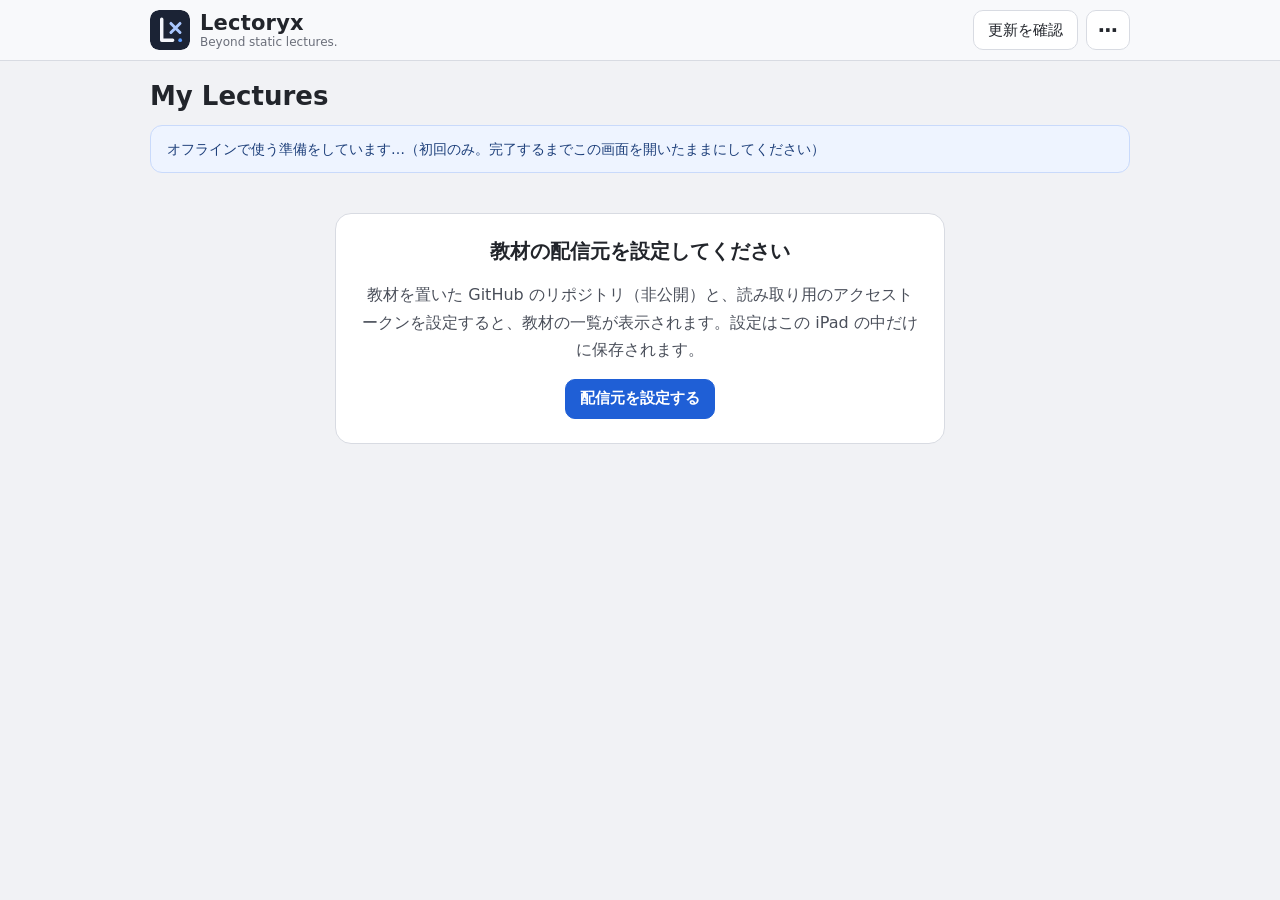
==== lecture.html @ c169b087 "Lectoryx：iPad + Apple Pencil の講義アプリ（初版） - 講義画面：Markdown + KaTeX の教材、手書き（ペン・蛍光ペン・消しゴム・Undo）、   レーザーポイ" ====
<!doctype html>
<html lang="ja">
<head>
<meta charset="utf-8">
<meta name="viewport" content="width=device-width, initial-scale=1, viewport-fit=cover, user-scalable=no">
<meta name="format-detection" content="telephone=no, date=no, address=no, email=no">
<meta name="apple-mobile-web-app-capable" content="yes">
<meta name="mobile-web-app-capable" content="yes">
<meta name="apple-mobile-web-app-status-bar-style" content="default">
<meta name="apple-mobile-web-app-title" content="Lectoryx">
<meta name="theme-color" content="#f8f9fb">
<link rel="manifest" href="manifest.webmanifest">
<link rel="apple-touch-icon" href="assets/icon-180.png">
<link rel="icon" href="assets/icon.svg" type="image/svg+xml">
<title>Lectoryx</title>
<link rel="stylesheet" href="vendor/katex/katex.min.css">
<link rel="stylesheet" href="core/styles/app.css">
<link rel="stylesheet" href="core/styles/content.css">
<script src="vendor/katex/katex.min.js"></script>
<script type="module" src="core/app.js"></script>
</head>
<body>
<div id="app">
  <main id="stage"></main>
  <div id="loading" class="lw-loading">読み込み中…</div>
</div>
<noscript>JavaScript を有効にしてください。</noscript>
</body>
</html>
---- core/styles/app.css ----
/* =============================================================
   講義ビューアの UI（ツールバー・ページ・手書きレイヤー・パネル）
   教材本文のスタイルは content.css
   ============================================================= */
:root {
  --tb-h: 48px;
  --tb-bg: rgba(248, 249, 251, 0.97);
  --tb-border: #d8dbe2;
  --tb-fg: #2a2e36;
  --tb-on: #1f5fd6;
  --tb-on-bg: #dce7fc;
  --stage-bg: #dcdfe5;
  color-scheme: light;
}

html, body {
  margin: 0;
  height: 100%;
  overflow: hidden;
  overscroll-behavior: none;
  background: var(--stage-bg);
  -webkit-text-size-adjust: 100%;
  text-size-adjust: 100%;
  font-family: system-ui, -apple-system, "Hiragino Sans", "Hiragino Kaku Gothic ProN", "Noto Sans JP", "Yu Gothic UI", Meiryo, sans-serif;
  touch-action: manipulation;
  -webkit-tap-highlight-color: transparent;
}

#app { position: fixed; inset: 0; }

/* ---- ステージ（縦スクロール領域） ---- */
#stage {
  position: absolute;
  left: 0; right: 0; bottom: 0;
  top: calc(var(--tb-h) + env(safe-area-inset-top));
  overflow-x: hidden;
  overflow-y: auto;
  -webkit-overflow-scrolling: touch;
  overscroll-behavior: contain;
  touch-action: pan-y;               /* ピンチズーム・ダブルタップズームを無効化 */
  background: var(--stage-bg);
  scrollbar-gutter: stable;
}
body.lw-compact #stage { top: 0; }

.lw-sizer { position: relative; margin: 0 auto; }

/* 論理サイズ（幅 1024px）のページ。transform: scale で表示サイズに合わせる */
.lw-page {
  position: absolute;
  left: 0; top: 0;
  width: 1024px;
  transform-origin: 0 0;
  background-color: #fff;
  isolation: isolate;
  overflow: hidden;
  -webkit-user-select: none;
  user-select: none;
  -webkit-touch-callout: none;
}
.lw-page img, .lw-page a { -webkit-user-drag: none; }
.lw-page input, .lw-page textarea { -webkit-user-select: text; user-select: text; }

.lw-page[data-bg="grid"], .lw-print-page[data-bg="grid"] {
  background-image: linear-gradient(#e4e7ee 1px, transparent 1px), linear-gradient(90deg, #e4e7ee 1px, transparent 1px);
  background-size: 32px 32px;
}
.lw-page[data-bg="lines"], .lw-print-page[data-bg="lines"] {
  background-image: linear-gradient(transparent 39px, #dde1e9 39px);
  background-size: 100% 40px;
}
.lw-page[data-bg="dots"], .lw-print-page[data-bg="dots"] {
  background-image: radial-gradient(circle, #c3c8d2 1.3px, transparent 1.6px);
  background-size: 32px 32px;
  background-position: 16px 16px;
}

/* ---- 手書きレイヤー ---- */
.lw-content { position: relative; z-index: 1; }
.lw-ink {
  position: absolute;
  left: 0; top: 0;
  width: 100%; height: 100%;
  pointer-events: none;
}
.lw-ink canvas { position: absolute; left: 0; display: block; }
.lw-ink-hl { z-index: 2; mix-blend-mode: multiply; }   /* 蛍光ペン：下の文字を透かす */
.lw-ink-pen { z-index: 3; }
canvas.lw-ink-live { z-index: 4; height: auto; }
canvas.lw-ink-live.lw-blend { mix-blend-mode: multiply; }
canvas.lw-ink-laser { z-index: 6; height: auto; }

/* ---- テキストの書き込み（core/ink/text.js）。教材の上・蛍光ペンの下 ---- */
.lw-text-layer {
  position: absolute;
  left: 0; top: 0;
  width: 1024px; height: 0;
  z-index: 1;
  pointer-events: none;
}
.lw-text, .lw-text-input, .lw-text-mirror {
  box-sizing: border-box;
  padding: 0 4px;
  font-family: "Hiragino Sans", "Hiragino Kaku Gothic ProN", "Noto Sans JP", "Yu Gothic", "YuGothic", Meiryo, system-ui, sans-serif;
  font-weight: 400;
  line-height: 1.4;
  letter-spacing: 0;
  -webkit-font-smoothing: antialiased;
}
.lw-text {
  position: absolute;
  white-space: pre-wrap;
  overflow-wrap: anywhere;
  pointer-events: none;
  -webkit-user-select: none;
  user-select: none;
}
.lw-text .katex { font-size: 1.08em; white-space: nowrap; }
.lw-page .lw-text.lw-dragging { opacity: 0.6; }
body[data-tool="text"] .lw-page .lw-text { outline: 1px dashed rgba(31, 95, 214, 0.45); outline-offset: 2px; border-radius: 2px; }
.lw-text-editor { position: absolute; pointer-events: auto; }
.lw-text-input {
  display: block;
  margin: 0;
  border: 0;
  border-radius: 3px;
  outline: 2px solid #1f5fd6;
  outline-offset: 2px;
  background: rgba(255, 255, 255, 0.88);
  resize: none;
  overflow: hidden;
  white-space: pre-wrap;
  overflow-wrap: anywhere;
  -webkit-appearance: none;
  appearance: none;
}
.lw-text-mirror {
  position: absolute;
  left: 0; top: 0;
  white-space: pre;
  visibility: hidden;
  pointer-events: none;
}
.lw-text-del {
  position: absolute;
  left: -4px;
  bottom: calc(100% + 10px);
  padding: 5px 12px;
  border: 1px solid #d5d9e0;
  border-radius: 8px;
  background: #fff;
  color: #c0392b;
  font: 600 15px/1.2 system-ui, -apple-system, sans-serif;
  box-shadow: 0 2px 8px rgba(0, 0, 0, 0.12);
  cursor: pointer;
}
.lw-del-below .lw-text-del { bottom: auto; top: calc(100% + 10px); }
.lw-eraser-cursor {
  position: absolute;
  left: 0; top: 0;
  z-index: 5;
  display: none;
  box-sizing: border-box;
  border: 1.5px solid rgba(50, 54, 64, 0.75);
  border-radius: 50%;
  background: rgba(255, 255, 255, 0.35);
  pointer-events: none;
}

/* ---- ツールバー ---- */
.lw-toolbar {
  position: absolute;
  left: 0; right: 0; top: 0;
  z-index: 10;
  box-sizing: border-box;
  height: calc(var(--tb-h) + env(safe-area-inset-top));
  padding: env(safe-area-inset-top) max(6px, env(safe-area-inset-right)) 0 max(6px, env(safe-area-inset-left));
  display: flex;
  align-items: center;
  gap: 6px;
  background: var(--tb-bg);
  border-bottom: 1px solid var(--tb-border);
  -webkit-user-select: none;
  user-select: none;
  touch-action: manipulation;
  overflow-x: auto;
  scrollbar-width: none;
}
.lw-toolbar::-webkit-scrollbar { display: none; }
.lw-tb-group { display: flex; align-items: center; gap: 2px; flex: none; }
.lw-tb-spacer { flex: 1; }
.lw-tb-tools { padding: 0 6px; border-left: 1px solid var(--tb-border); border-right: 1px solid var(--tb-border); }
.lw-tb-btn {
  width: 40px; height: 40px;
  padding: 0;
  border: 0;
  border-radius: 10px;
  background: transparent;
  color: var(--tb-fg);
  display: inline-flex;
  align-items: center;
  justify-content: center;
  cursor: pointer;
  flex: none;
}
.lw-tb-btn:active { background: #e3e6ec; }
.lw-tb-btn.on { background: var(--tb-on-bg); color: var(--tb-on); }
.lw-tb-btn:disabled { opacity: 0.28; cursor: default; }
.lw-tb-pageno {
  min-width: 66px; height: 40px;
  border: 0;
  border-radius: 10px;
  background: transparent;
  color: var(--tb-fg);
  font: 600 15px/1 system-ui, -apple-system, sans-serif;
  font-variant-numeric: tabular-nums;
  cursor: pointer;
}
.lw-tb-opts { gap: 2px; padding-left: 2px; }
.lw-tb-sep { width: 1px; height: 24px; background: var(--tb-border); margin: 0 4px; flex: none; }
.lw-tb-hint { font-size: 13px; color: #6b6f7a; padding: 0 8px; white-space: nowrap; }
.lw-swatch, .lw-width {
  width: 34px; height: 40px;
  padding: 0;
  border: 0;
  border-radius: 10px;
  background: transparent;
  display: inline-flex;
  align-items: center;
  justify-content: center;
  cursor: pointer;
  flex: none;
}
.lw-swatch span {
  width: 24px; height: 24px;
  border-radius: 50%;
  background: var(--c);
  box-shadow: inset 0 0 0 1px rgba(0, 0, 0, 0.18);
}
.lw-swatch.on span { box-shadow: 0 0 0 2px #fff, 0 0 0 4px var(--tb-on); }
.lw-swatch-laser span { background: radial-gradient(circle, #fff 0 22%, var(--c) 38%); box-shadow: 0 0 6px var(--c); }
.lw-swatch-laser.on span { box-shadow: 0 0 6px var(--c), 0 0 0 2px #fff, 0 0 0 4px var(--tb-on); }
.lw-width span { background: #2a2e36; border-radius: 50%; box-shadow: inset 0 0 0 1px rgba(0, 0, 0, 0.15); }
.lw-width span.ring { background: transparent; border: 2px solid #2a2e36; box-sizing: border-box; }
.lw-width.on { background: var(--tb-on-bg); }
.lw-width.lw-tsize span { background: none; box-shadow: none; border-radius: 0; color: #2a2e36; font: 600 13px/1 system-ui, -apple-system, sans-serif; }
.lw-tb-seg .lw-seg-btn { padding: 6px 10px; }

/* 最小化：右上の小さなパレット */
.lw-toolbar.compact {
  left: auto;
  right: calc(10px + env(safe-area-inset-right));
  top: calc(8px + env(safe-area-inset-top));
  height: 46px;
  padding: 0 4px;
  border: 1px solid var(--tb-border);
  border-radius: 14px;
  box-shadow: 0 4px 18px rgba(0, 0, 0, 0.14);
  gap: 2px;
}
.lw-toolbar.compact .lw-tb-btn:not(.keep),
.lw-toolbar.compact .lw-tb-opts,
.lw-toolbar.compact .lw-tb-spacer { display: none; }
.lw-toolbar.compact .lw-tb-tools { border: 0; padding: 0 2px; }
.lw-toolbar.compact .lw-tb-pageno { min-width: 54px; font-size: 14px; }

@media (max-width: 900px) {
  :root { --tb-h: 46px; }
  .lw-toolbar { gap: 2px; }
  .lw-tb-btn { width: 34px; }
  .lw-tb-pageno { min-width: 56px; font-size: 14px; }
  .lw-swatch, .lw-width { width: 29px; }
  .lw-swatch span { width: 21px; height: 21px; }
  .lw-tb-tools { padding: 0 3px; }
  .lw-tb-hint { display: none; }
  .lw-tb-btn.wide-only { display: none; }   /* 縦向き：拡張・全消去はメニューから */
}

/* ---- セグメント（共通） ---- */
.lw-seg { display: inline-flex; background: #eceef2; border-radius: 9px; padding: 2px; gap: 2px; }
.lw-seg-btn {
  border: 0;
  background: transparent;
  padding: 6px 12px;
  min-height: 34px;
  border-radius: 7px;
  font: 14px system-ui, -apple-system, sans-serif;
  color: #2a2e36;
  cursor: pointer;
  white-space: nowrap;
}
.lw-seg-btn.on { background: #fff; color: var(--tb-on); font-weight: 600; box-shadow: 0 1px 3px rgba(0, 0, 0, 0.15); }

/* ---- オーバーレイ（ページ一覧・メニュー） ---- */
.lw-overlay { position: fixed; inset: 0; z-index: 20; }
.lw-overlay[hidden] { display: none; }

.lw-overview {
  background: #f1f2f5;
  display: flex;
  flex-direction: column;
  padding: calc(10px + env(safe-area-inset-top)) max(16px, env(safe-area-inset-right)) 0 max(16px, env(safe-area-inset-left));
}
.lw-ov-head { display: flex; align-items: center; justify-content: space-between; gap: 12px; padding: 4px 4px 12px; }
.lw-ov-title { font-size: 20px; font-weight: 700; color: #22252b; }
.lw-ov-sub { font-size: 14px; font-weight: 400; color: #6b6f7a; margin-top: 2px; }
.lw-ov-grid {
  flex: 1;
  overflow-y: auto;
  -webkit-overflow-scrolling: touch;
  display: grid;
  grid-template-columns: repeat(auto-fill, minmax(190px, 1fr));
  grid-auto-rows: min-content;
  gap: 14px;
  padding: 4px 4px 40px;
}
.lw-ov-card {
  position: relative;
  aspect-ratio: 4 / 3;
  display: flex;
  flex-direction: column;
  gap: 6px;
  padding: 12px 14px;
  border: 1px solid #d5d8df;
  border-radius: 12px;
  background: #fff;
  color: #22252b;
  font: inherit;
  text-align: left;
  cursor: pointer;
  box-shadow: 0 1px 3px rgba(0, 0, 0, 0.06);
}
.lw-ov-card.current { outline: 3px solid var(--tb-on); outline-offset: -1px; }
.lw-ov-card.blank { background: #fafbfc; border-style: dashed; }
.lw-ov-num { font-size: 14px; font-weight: 700; color: #7a7f8a; }
.lw-ov-name {
  font-size: 16px;
  line-height: 1.45;
  overflow: hidden;
  display: -webkit-box;
  -webkit-line-clamp: 4;
  -webkit-box-orient: vertical;
}
.lw-ov-meta { margin-top: auto; font-size: 13px; color: var(--tb-on); min-height: 1em; }
.lw-ov-del {
  position: absolute;
  top: 6px; right: 6px;
  width: 34px; height: 34px;
  border-radius: 8px;
  display: flex;
  align-items: center;
  justify-content: center;
  color: #b3261e;
}
.lw-ov-del:active { background: #fdecea; }

.lw-menu-wrap { background: transparent; }
.lw-menu {
  position: absolute;
  width: 310px;
  max-height: calc(100% - 80px);
  overflow-y: auto;
  padding: 8px;
  box-sizing: border-box;
  background: #fff;
  border-radius: 14px;
  box-shadow: 0 12px 40px rgba(0, 0, 0, 0.22), 0 0 0 1px rgba(0, 0, 0, 0.05);
}
.lw-menu-label { font-size: 12px; color: #6b6f7a; padding: 6px 12px 6px; }
.lw-menu .lw-seg { display: flex; margin: 0 6px 6px; }
.lw-menu .lw-seg-btn { flex: 1; }
.lw-menu hr { border: 0; border-top: 1px solid #eceef2; margin: 6px 4px; }
.lw-menu-item {
  display: flex;
  align-items: center;
  justify-content: space-between;
  gap: 12px;
  width: 100%;
  min-height: 44px;
  padding: 10px 12px;
  border: 0;
  border-radius: 9px;
  background: transparent;
  color: #22252b;
  font: 15px system-ui, -apple-system, sans-serif;
  text-align: left;
  cursor: pointer;
}
.lw-menu-item:active { background: #f0f2f5; }
.lw-menu-item:disabled { color: #b4b8c0; cursor: default; }
.lw-menu-item.danger:not(:disabled) { color: #b3261e; }
.lw-switch {
  position: relative;
  flex: none;
  width: 44px; height: 26px;
  border-radius: 13px;
  background: #c8cbd2;
  transition: background 0.15s;
}
.lw-switch::after {
  content: '';
  position: absolute;
  top: 3px; left: 3px;
  width: 20px; height: 20px;
  border-radius: 50%;
  background: #fff;
  box-shadow: 0 1px 2px rgba(0, 0, 0, 0.25);
  transition: transform 0.15s;
}
[aria-pressed="true"] > .lw-switch { background: #34a853; }
[aria-pressed="true"] > .lw-switch::after { transform: translateX(18px); }

/* ---- トースト・読み込み・エラー ---- */
.lw-toast {
  position: fixed;
  left: 50%;
  bottom: calc(24px + env(safe-area-inset-bottom));
  z-index: 30;
  max-width: 80vw;
  padding: 10px 18px;
  border-radius: 12px;
  background: rgba(32, 34, 40, 0.92);
  color: #fff;
  font-size: 15px;
  opacity: 0;
  transform: translate(-50%, 16px);
  transition: opacity 0.2s, transform 0.2s;
  pointer-events: none;
}
.lw-toast.show { opacity: 1; transform: translate(-50%, 0); }

.lw-loading {
  position: fixed;
  inset: 0;
  display: flex;
  align-items: center;
  justify-content: center;
  color: #6b6f7a;
  font-size: 16px;
}
.lw-fatal {
  position: fixed;
  left: 50%; top: 80px;
  transform: translateX(-50%);
  width: min(640px, calc(100% - 32px));
  box-sizing: border-box;
  padding: 20px 28px;
  border-radius: 14px;
  background: #fff;
  box-shadow: 0 8px 30px rgba(0, 0, 0, 0.12);
  line-height: 1.7;
  z-index: 40;
}
.lw-fatal h2 { margin: 0 0 8px; font-size: 20px; color: #b3261e; }

/* =============================================================
   PDF 出力（印刷）：core/export/print.js が #lw-print を作り body.lw-printing を付ける
   1 シート = A4 横。シート寸法は print.js の SHEET_MM と一致させること。
   ============================================================= */
#lw-print { display: none; }
.lw-print-host {
  position: fixed;
  left: -20000px; top: 0;
  width: 1024px;
  visibility: hidden;
  pointer-events: none;
}
@media print {
  @page { size: 297mm 210mm; margin: 0; }
  html, body { height: auto !important; overflow: visible !important; background: #fff !important; }
  body.lw-printing #app,
  body.lw-printing .lw-toast,
  body.lw-printing .lw-overlay,
  body.lw-printing .lw-fatal { display: none !important; }
  body.lw-printing #lw-print { display: block; }
  .lw-print-sheet {
    position: relative;
    width: 297mm;
    height: 210mm;
    overflow: hidden;
    background: #fff;
    break-after: page;
    page-break-after: always;
    break-inside: avoid;
  }
  .lw-print-sheet:last-child { break-after: auto; page-break-after: auto; }
  .lw-print-page {
    position: absolute;
    left: 0; top: 0;
    width: 1024px;
    transform-origin: 0 0;
    background-color: #fff;
    overflow: hidden;
  }
  .lw-print-page .lw-content { position: relative; z-index: 1; }
  .lw-print-ink { position: absolute; left: 0; top: 0; z-index: 2; }
  .lw-print-media {
    display: flex;
    align-items: center;
    justify-content: center;
    background: #eceef2;
    color: #6b6f7a;
    font-size: 20px;
    border-radius: 8px;
  }
  * { -webkit-print-color-adjust: exact !important; print-color-adjust: exact !important; }
}
---- core/styles/content.css ----
/* =============================================================
   教材本文のスタイル（論理幅 1024px のページ内）
   ここでの寸法はすべて論理px。画面への拡大縮小はページ全体の transform で行う。
   注意：教材のレイアウトが変わると既存の書き込みとの位置がずれる。
         講義で使用済みの教材のスタイルを大きく変えないこと。
   ============================================================= */
.lw-content {
  --accent: #1f4e9e;
  --accent-2: #c0392b;
  --ink: #1d1f24;
  --muted: #6b6f7a;
  box-sizing: border-box;
  padding: 34px 56px 40px;
  color: var(--ink);
  font-family: "Hiragino Sans", "Hiragino Kaku Gothic ProN", "Noto Sans JP", "Yu Gothic", "YuGothic", Meiryo, system-ui, sans-serif;
  font-size: 24px;
  line-height: 1.62;
  font-feature-settings: "palt" 0;
  -webkit-font-smoothing: antialiased;
}
.lw-content > :first-child { margin-top: 0; }
.lw-content-blank { padding: 0; }
/* PDF 教材のページ（@pdf）：余白なしで PDF をページ幅いっぱいに表示 */
.lw-content-pdf { padding: 0; background: #fff; }
.lw-pdf-canvas { display: block; }

/* ---- 見出し・段落 ---- */
.lw-content h1 {
  font-size: 38px;
  line-height: 1.3;
  margin: 0 0 22px;
  padding-bottom: 8px;
  border-bottom: 3px solid var(--accent);
  color: var(--accent);
}
.lw-content h2 { font-size: 31px; line-height: 1.35; margin: 26px 0 12px; color: var(--accent); }
.lw-content h3 { font-size: 26px; line-height: 1.4; margin: 20px 0 8px; }
.lw-content h4 { font-size: 24px; margin: 16px 0 6px; }
.lw-content p { margin: 0 0 0.6em; }
.lw-content ul, .lw-content ol { margin: 0 0 0.6em; padding-left: 1.4em; }
.lw-content li { margin: 0.15em 0; }
.lw-content li > ul, .lw-content li > ol { margin: 0.1em 0; }
.lw-content strong { font-weight: 700; }
.lw-content em { font-style: normal; font-weight: 700; color: var(--accent-2); }   /* *強調* は赤字 */
.lw-content a { color: #1f5fd6; text-decoration: none; border-bottom: 1px solid currentColor; }
.lw-content hr { border: 0; border-top: 2px solid #d5d9e1; margin: 18px 0; }
.lw-content blockquote { margin: 0.6em 0; padding: 0.2em 1em; border-left: 4px solid #c9ccd3; color: #4a4f5a; }
.lw-content code {
  font-family: ui-monospace, Menlo, Consolas, monospace;
  font-size: 0.84em;
  background: #f0f1f4;
  padding: 0.08em 0.35em;
  border-radius: 4px;
}
.lw-content pre {
  margin: 0.6em 0;
  padding: 12px 16px;
  background: #f5f6f8;
  border-radius: 8px;
  font-size: 18px;
  line-height: 1.5;
  white-space: pre-wrap;      /* 内部スクロールは書き込み位置がずれるので使わない */
  word-break: break-all;
}
.lw-content pre code { background: none; padding: 0; font-size: inherit; }
.lw-content table { border-collapse: collapse; margin: 0.6em 0; font-size: 0.92em; }
.lw-content th, .lw-content td { border: 1px solid #c9ccd3; padding: 0.25em 0.8em; }
.lw-content th { background: #f0f2f6; font-weight: 700; }
.lw-content img { max-width: 100%; height: auto; }

/* ---- 数式 ---- */
.lw-content .katex { font-size: 1.08em; }
.lw-content .katex-display { margin: 0.45em 0; overflow: visible; }
.lw-math { margin: 0.3em 0 0.5em; }
.lw-math-left .katex-display, .lw-math-left .katex-display > .katex { text-align: left; }

/* ---- 図・動画 ---- */
.lw-figure { margin: 12px 0; text-align: center; }
.lw-figure img { display: inline-block; }
.lw-figure figcaption { font-size: 0.8em; color: var(--muted); margin-top: 4px; }
.lw-video video { display: inline-block; background: #000; border-radius: 8px; object-fit: contain; }
.lw-iframe iframe { border: 1px solid #d5d9e1; border-radius: 8px; background: #fff; }

/* ---- レイアウト ---- */
.lw-cols {
  display: grid;
  grid-auto-flow: column;
  grid-auto-columns: minmax(0, 1fr);
  gap: 36px;
  align-items: start;
}
.lw-col > :first-child { margin-top: 0; }
.lw-center { text-align: center; }
.lw-right { text-align: right; }
.lw-small { font-size: 0.82em; }
.lw-large { font-size: 1.2em; }
.lw-muted { color: var(--muted); }
.lw-red { color: #c0392b; }
.lw-blue { color: #1f5fd6; }

/* 中央寄せは固定の論理高さ（≒横向き iPad の 1 画面）の中で行う。
   画面の高さ（vh 等）に依存させると回転時に教材だけが動き、書き込みとずれる。 */
.lw-layout-title, .lw-layout-center { min-height: 630px; }
.lw-layout-title {
  display: flex;
  flex-direction: column;
  justify-content: center;
  align-items: center;
  text-align: center;
}
.lw-layout-title h1 { font-size: 54px; border: 0; margin: 0 0 14px; padding: 0; }
.lw-layout-title h2 { margin-top: 0; color: var(--ink); font-weight: 500; }
.lw-layout-title ul, .lw-layout-title ol { text-align: left; }
.lw-layout-center { display: flex; flex-direction: column; justify-content: center; }

/* ---- 板書スペース ---- */
.lw-space { margin: 6px 0; }
.lw-space-box { border: 2px dashed #c9ccd3; border-radius: 10px; }
.lw-space-grid {
  background-image: linear-gradient(#e4e7ee 1px, transparent 1px), linear-gradient(90deg, #e4e7ee 1px, transparent 1px);
  background-size: 32px 32px;
  border: 1px solid #e4e7ee;
}
.lw-space-lines { background-image: linear-gradient(transparent 39px, #dde1e9 39px); background-size: 100% 40px; }
.lw-space-dots {
  background-image: radial-gradient(circle, #c3c8d2 1.3px, transparent 1.6px);
  background-size: 32px 32px;
  background-position: 16px 16px;
}

/* ---- 囲み（定義・定理・例・注意など） ---- */
.lw-box {
  --box-c: #7d828d;
  --box-bg: #ffffff;
  margin: 14px 0;
  border: 2px solid var(--box-c);
  border-radius: 10px;
  background: var(--box-bg);
  overflow: hidden;
}
.lw-box-title { padding: 3px 16px; background: var(--box-c); color: #fff; font-weight: 700; font-size: 0.9em; }
.lw-box-title .katex { color: #fff; }
.lw-box-body { padding: 10px 18px 4px; }
.lw-box-body > :last-child { margin-bottom: 0.5em; }
.lw-box-def { --box-c: #1f4e9e; --box-bg: #f4f7fd; }
.lw-box-thm, .lw-box-prop, .lw-box-lemma, .lw-box-cor { --box-c: #a8322a; --box-bg: #fdf6f5; }
.lw-box-ex { --box-c: #1d7a43; --box-bg: #f3faf5; }
.lw-box-exer, .lw-box-q { --box-c: #6b3fa0; --box-bg: #f8f4fc; }
.lw-box-ans { --box-c: #4a5160; --box-bg: #f6f7f9; }
.lw-box-note { --box-c: #c26a00; --box-bg: #fff8ee; }
.lw-box-point { --box-c: #0a7c86; --box-bg: #effafb; }

.lw-error {
  margin: 8px 0;
  padding: 8px 12px;
  border: 1px solid #f2b8b5;
  border-radius: 8px;
  background: #fdecea;
  color: #b3261e;
  font: 16px/1.5 system-ui, -apple-system, sans-serif;
}

/* =============================================================
   ウィジェット（スライダー・グラフ等）
   ============================================================= */
.lw-widget { margin: 12px 0; }
.lw-widget-top, .lw-widget-bottom { display: flex; flex-direction: column; gap: 8px; }
.lw-widget-side { display: grid; grid-template-columns: auto minmax(200px, 1fr); gap: 12px 24px; align-items: start; }
.lw-widget-side .lw-controls { flex-direction: column; align-items: flex-start; }
.lw-controls {
  display: flex;
  flex-wrap: wrap;
  align-items: center;
  gap: 4px 26px;
  font-size: 19px;
  line-height: 1.3;
  -webkit-user-select: none;
  user-select: none;
}
.lw-controls:empty { display: none; }
.lw-display { display: flex; flex-wrap: wrap; gap: 16px; align-items: flex-start; }
.lw-ctl { display: inline-flex; align-items: center; gap: 10px; min-height: 44px; }
.lw-ctl-label { white-space: nowrap; }
.lw-ctl-unit { color: var(--muted); }
.lw-ctl-value {
  min-width: 4.5em;
  font-family: "KaTeX_Main", "Times New Roman", serif;
  font-variant-numeric: tabular-nums;
  white-space: nowrap;
}
.lw-ctl-break { flex-basis: 100%; height: 0; }

.lw-slider-track {
  position: relative;
  width: 240px;
  height: 44px;
  margin: 0 12px;
  touch-action: none;
  cursor: pointer;
}
.lw-slider-rail {
  position: absolute;
  left: 0; right: 0; top: 50%;
  height: 6px;
  margin-top: -3px;
  border-radius: 3px;
  background: #d5d9e1;
  overflow: hidden;
}
.lw-slider-fill { height: 100%; background: #1f5fd6; }
.lw-slider-thumb {
  position: absolute;
  top: 50%;
  width: 28px; height: 28px;
  margin: -14px 0 0 -14px;
  border-radius: 50%;
  background: #fff;
  box-shadow: 0 1px 4px rgba(0, 0, 0, 0.35), 0 0 0 1px rgba(0, 0, 0, 0.08);
}
.lw-slider.active .lw-slider-thumb { box-shadow: 0 0 0 7px rgba(31, 95, 214, 0.2), 0 1px 4px rgba(0, 0, 0, 0.35); }

.lw-btn {
  min-width: 44px;
  min-height: 40px;
  padding: 4px 14px;
  border: 1px solid #c4c8d0;
  border-radius: 10px;
  background: #fff;
  color: #22252b;
  font: inherit;
  font-size: 18px;
  cursor: pointer;
}
.lw-btn:active { background: #eef0f4; }
.lw-btn.on { background: #dce7fc; border-color: #9db8ef; color: #1f5fd6; }
.lw-btn-sm { min-width: 40px; padding: 0; }
.lw-number-input {
  width: 5em;
  height: 38px;
  box-sizing: border-box;
  border: 1px solid #c4c8d0;
  border-radius: 8px;
  text-align: center;
  font-family: "KaTeX_Main", "Times New Roman", serif;
  font-size: 19px;
}
.lw-toggle {
  display: inline-flex;
  align-items: center;
  gap: 10px;
  padding: 4px 2px;
  border: 0;
  background: transparent;
  color: inherit;
  font: inherit;
  cursor: pointer;
}
.lw-toggle-box {
  position: relative;
  width: 24px; height: 24px;
  box-sizing: border-box;
  border: 2px solid #8a8f9a;
  border-radius: 6px;
  background: #fff;
  flex: none;
}
.lw-toggle[aria-pressed="true"] .lw-toggle-box { background: #1f5fd6; border-color: #1f5fd6; }
.lw-toggle[aria-pressed="true"] .lw-toggle-box::after {
  content: '';
  position: absolute;
  left: 6px; top: 1px;
  width: 6px; height: 12px;
  border: solid #fff;
  border-width: 0 3px 3px 0;
  transform: rotate(45deg);
}
.lw-select .lw-seg-btn { font-size: 17px; padding: 6px 14px; min-height: 38px; }
.lw-anim-play { min-width: 56px; }
.lw-anim-time { min-width: 6em; }

.lw-output { font-size: 21px; min-height: 1.7em; white-space: nowrap; }

.lw-surface { position: relative; flex: none; }
.lw-surface-canvas { display: block; }
.lw-plot-overlay { position: absolute; inset: 0; pointer-events: none; }
.lw-plot-label { position: absolute; left: 0; top: 0; white-space: nowrap; font-size: 18px; line-height: 1.2; color: #2a2e36; }
.lw-plot-title { font-weight: 700; }
.lw-plot-legend {
  position: absolute;
  padding: 4px 10px;
  border: 1px solid #d5d9e1;
  border-radius: 6px;
  background: rgba(255, 255, 255, 0.92);
  font-size: 16px;
  line-height: 1.55;
}
.lw-legend-row { display: flex; align-items: center; gap: 8px; white-space: nowrap; }
.lw-legend-swatch { width: 26px; height: 0; border-top: 3px solid var(--c); }
.lw-legend-swatch.dash { border-top-style: dashed; }
.lw-legend-point { width: 10px; height: 10px; border: 0; border-radius: 50%; background: var(--c); margin: 0 8px; }
.lw-legend-area { height: 12px; border: 0; background: var(--c); opacity: 0.3; }
.lw-has-handles canvas { cursor: grab; }
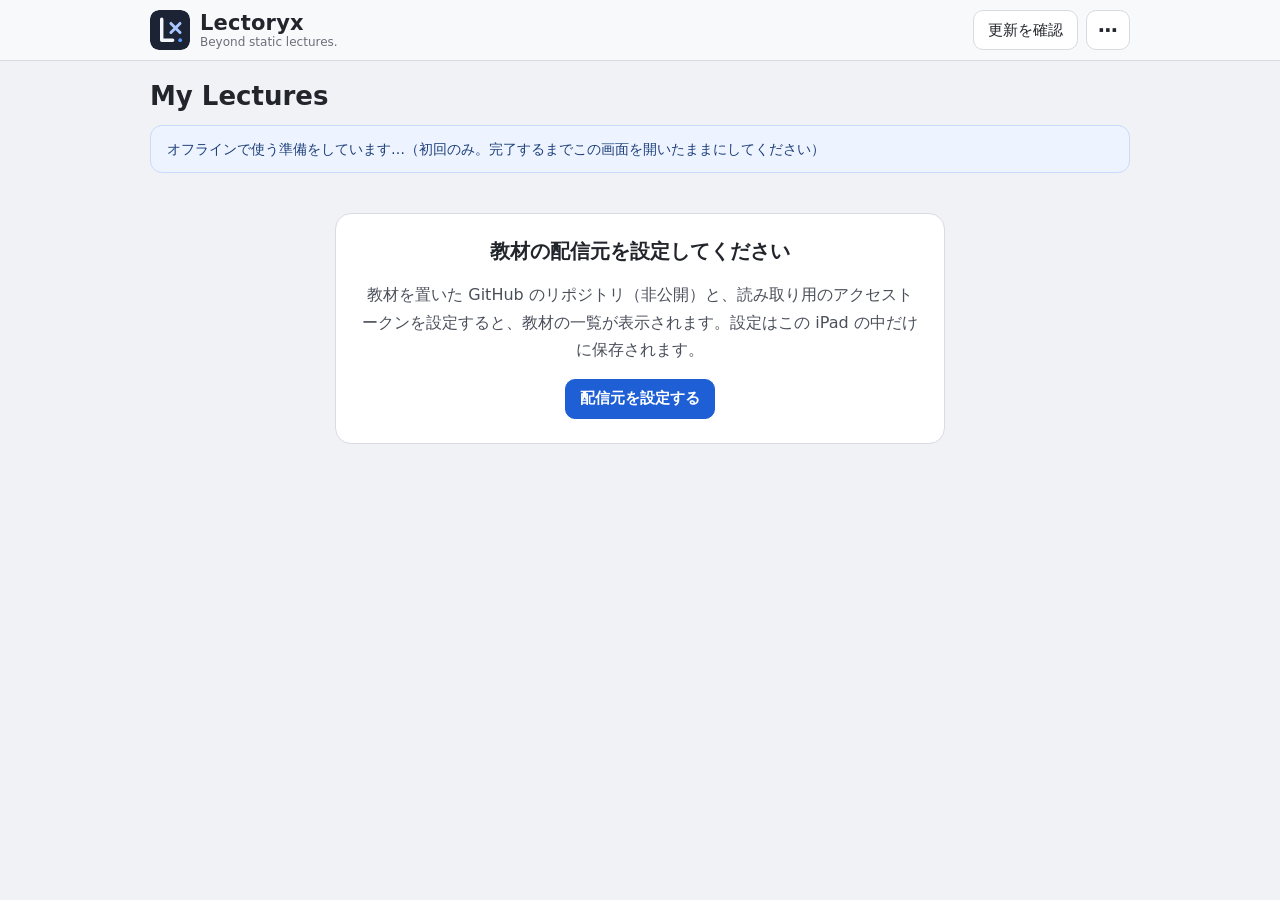
==== commit b236bfb4: "Julia の演習（@exercise）：学生の PC の公式 Julia で実行・採点する ページに大きさ固定のカード（@exercise <id>）を置き、問題文・エディタ・ 実行・採点・出力はペ" ====
--- a/lecture.html
+++ b/lecture.html
@@ -16,6 +16,7 @@
 <link rel="stylesheet" href="vendor/katex/katex.min.css">
 <link rel="stylesheet" href="core/styles/app.css">
 <link rel="stylesheet" href="core/styles/content.css">
+<link rel="stylesheet" href="core/styles/exercise.css">
 <script src="vendor/katex/katex.min.js"></script>
 <script type="module" src="core/app.js"></script>
 </head>
--- a/core/styles/app.css
+++ b/core/styles/app.css
@@ -84,7 +84,8 @@
   pointer-events: none;
 }
 .lw-ink canvas { position: absolute; left: 0; display: block; }
-.lw-ink-hl { z-index: 2; mix-blend-mode: multiply; }   /* 蛍光ペン：下の文字を透かす */
+.lw-ink-hl { z-index: 2; display: none; }              /* 蛍光ペンの線があるページだけ表示（合成は電池を使うため） */
+.lw-ink-hl.lw-active { display: block; mix-blend-mode: multiply; }   /* 蛍光ペン：下の文字を透かす */
 .lw-ink-pen { z-index: 3; }
 canvas.lw-ink-live { z-index: 4; height: auto; }
 canvas.lw-ink-live.lw-blend { mix-blend-mode: multiply; }
@@ -246,23 +247,56 @@
 .lw-width.lw-tsize span { background: none; box-shadow: none; border-radius: 0; color: #2a2e36; font: 600 13px/1 system-ui, -apple-system, sans-serif; }
 .lw-tb-seg .lw-seg-btn { padding: 6px 10px; }
 
-/* 最小化：右上の小さなパレット */
-.lw-toolbar.compact {
-  left: auto;
+/* 授業モード：ツールバーを隠し、右上の小さなボタンだけにする（押すと一時的に表示） */
+.lw-toolbar.compact { display: none; }
+.lw-toolbar.compact.peek { display: flex; box-shadow: 0 4px 18px rgba(0, 0, 0, 0.16); }
+.lw-tb-handle {
+  position: absolute;
+  top: calc(8px + env(safe-area-inset-top));
   right: calc(10px + env(safe-area-inset-right));
-  top: calc(8px + env(safe-area-inset-top));
-  height: 46px;
-  padding: 0 4px;
-  border: 1px solid var(--tb-border);
-  border-radius: 14px;
-  box-shadow: 0 4px 18px rgba(0, 0, 0, 0.14);
-  gap: 2px;
-}
-.lw-toolbar.compact .lw-tb-btn:not(.keep),
-.lw-toolbar.compact .lw-tb-opts,
-.lw-toolbar.compact .lw-tb-spacer { display: none; }
-.lw-toolbar.compact .lw-tb-tools { border: 0; padding: 0 2px; }
-.lw-toolbar.compact .lw-tb-pageno { min-width: 54px; font-size: 14px; }
+  z-index: 9;
+  width: 34px; height: 34px;
+  padding: 0;
+  border: 0;
+  border-radius: 10px;
+  background: rgba(40, 44, 56, 0.10);
+  color: rgba(40, 44, 56, 0.45);
+  display: none;
+  align-items: center;
+  justify-content: center;
+  cursor: pointer;
+  touch-action: manipulation;
+}
+.lw-tb-handle svg { width: 20px; height: 20px; }
+body.lw-compact:not(.lw-tb-peek) .lw-tb-handle { display: flex; }
+
+/* 授業モードのページ送りボタン（左下。core/ui/pagebuttons.js） */
+.lw-pagebtns {
+  position: absolute;
+  left: calc(12px + env(safe-area-inset-left));
+  bottom: calc(12px + env(safe-area-inset-bottom));
+  z-index: 9;
+  display: none;
+  gap: 8px;
+}
+body.lw-compact.lw-pagebtns-on .lw-pagebtns { display: flex; }
+.lw-pagebtn {
+  width: 46px; height: 46px;
+  padding: 0;
+  border: 0;
+  border-radius: 12px;
+  background: rgba(40, 44, 56, 0.10);
+  color: rgba(40, 44, 56, 0.5);
+  display: flex;
+  align-items: center;
+  justify-content: center;
+  cursor: pointer;
+  touch-action: manipulation;
+  -webkit-user-select: none;
+  user-select: none;
+}
+.lw-pagebtn:active { background: rgba(40, 44, 56, 0.2); }
+.lw-pagebtn:disabled { opacity: 0.3; cursor: default; }
 
 @media (max-width: 900px) {
   :root { --tb-h: 46px; }
@@ -409,6 +443,15 @@
 }
 [aria-pressed="true"] > .lw-switch { background: #34a853; }
 [aria-pressed="true"] > .lw-switch::after { transform: translateX(18px); }
+
+/* ---- 動作の記録（不具合の報告用） ---- */
+.lw-diag { display: flex; align-items: center; justify-content: center; background: rgba(20, 22, 28, 0.35); padding: 16px; }
+.lw-diag-panel { width: min(760px, 100%); max-height: calc(100% - 32px); display: flex; flex-direction: column; background: #fff; border-radius: 14px; box-shadow: 0 10px 40px rgba(0, 0, 0, 0.25); padding: 10px 14px 14px; }
+.lw-diag-head { display: flex; align-items: center; gap: 4px; }
+.lw-diag-head strong { flex: 1; font-size: 16px; }
+.lw-diag-head .lw-menu-item { width: auto; padding: 8px 12px; }
+.lw-diag-note { margin: 4px 0 8px; font-size: 13px; color: #6b6f7a; }
+.lw-diag-text { flex: 1; overflow: auto; -webkit-overflow-scrolling: touch; margin: 0; padding: 10px; background: #f4f5f8; border-radius: 8px; font: 12px/1.55 ui-monospace, Menlo, Consolas, monospace; white-space: pre-wrap; word-break: break-all; -webkit-user-select: text; user-select: text; }
 
 /* ---- トースト・読み込み・エラー ---- */
 .lw-toast {
@@ -471,6 +514,7 @@
   body.lw-printing #app,
   body.lw-printing .lw-toast,
   body.lw-printing .lw-overlay,
+  body.lw-printing .lw-ex-sheet,
   body.lw-printing .lw-fatal { display: none !important; }
   body.lw-printing #lw-print { display: block; }
   .lw-print-sheet {
--- a/core/styles/content.css
+++ b/core/styles/content.css
@@ -300,3 +300,42 @@
 .lw-legend-point { width: 10px; height: 10px; border: 0; border-radius: 50%; background: var(--c); margin: 0 8px; }
 .lw-legend-area { height: 12px; border: 0; background: var(--c); opacity: 0.3; }
 .lw-has-handles canvas { cursor: grab; }
+
+/* =============================================================
+   演習のカード（@exercise。core/exercise/card.js）
+   大きさは固定（高さは @exercise の height=。既定 88px）。題名・進み具合が変わっても大きさは変わらない。
+   ============================================================= */
+.lw-exercise {
+  box-sizing: border-box;
+  display: flex;
+  align-items: center;
+  gap: 20px;
+  margin: 12px 0;
+  padding: 0 20px 0 24px;
+  overflow: hidden;
+  border: 2px solid #c9d6ee;
+  border-radius: 12px;
+  background: #f5f8fe;
+  font-family: system-ui, -apple-system, "Hiragino Sans", "Noto Sans JP", "Yu Gothic UI", Meiryo, sans-serif;
+  line-height: 1.3;
+  -webkit-user-select: none;
+  user-select: none;
+}
+.lw-exercise.lw-ex-done { border-color: #a9d8b8; background: #f2faf5; }
+.lw-ex-card-main { flex: 1; min-width: 0; }
+.lw-ex-card-kind { font-size: 14px; font-weight: 700; letter-spacing: .04em; color: #4f6aa3; }
+.lw-ex-card-title { font-size: 22px; font-weight: 700; white-space: nowrap; overflow: hidden; text-overflow: ellipsis; }
+.lw-ex-card-status { font-size: 16px; color: var(--muted); white-space: nowrap; overflow: hidden; text-overflow: ellipsis; }
+.lw-ex-done .lw-ex-card-status { color: #0a7a3a; font-weight: 600; }
+.lw-ex-card-open {
+  flex: none;
+  width: 120px;
+  height: 48px;
+  border: 0;
+  border-radius: 10px;
+  background: #2f6fde;
+  color: #fff;
+  font: 700 20px system-ui, -apple-system, "Hiragino Sans", sans-serif;
+  cursor: pointer;
+}
+.lw-ex-card-open:disabled { background: #b8c2d4; cursor: default; }
--- a/core/styles/exercise.css
+++ b/core/styles/exercise.css
@@ -0,0 +1,144 @@
+/* =============================================================
+   演習のシート（core/exercise/sheet.js）：ページの上に重ねる画面（アプリの UI。教材のレイアウトとは無関係）
+   ============================================================= */
+.lw-ex-sheet {
+  --ex-bg: #f4f6fa; --ex-panel: #fff; --ex-ink: #1d2433; --ex-muted: #6b7385; --ex-line: #dde1ea;
+  --ex-accent: #2f6fde; --ex-ok: #0a7a3a; --ex-ng: #c0262d; --ex-warn: #9a6700;
+  --ex-mono: ui-monospace, "SF Mono", Menlo, Consolas, "BIZ UDGothic", monospace;
+  position: fixed;
+  inset: 0;
+  z-index: 40;
+  display: flex;
+  flex-direction: column;
+  background: var(--ex-bg);
+  color: var(--ex-ink);
+  font: 15px/1.6 system-ui, -apple-system, "Hiragino Sans", "Noto Sans JP", "Yu Gothic UI", Meiryo, sans-serif;
+  touch-action: pan-y;
+}
+.lw-ex-head {
+  display: flex;
+  align-items: center;
+  gap: 12px;
+  flex: none;
+  padding: 8px 14px;
+  padding-top: max(8px, env(safe-area-inset-top));
+  background: #16213a;
+  color: #fff;
+}
+.lw-ex-badge { flex: none; font-size: 12px; font-weight: 700; padding: 2px 8px; border-radius: 6px; background: #2c3c63; }
+.lw-ex-title { flex: 1; min-width: 0; margin: 0; font-size: 17px; white-space: nowrap; overflow: hidden; text-overflow: ellipsis; }
+.lw-ex-engine { flex: none; font-size: 12px; padding: 3px 10px; border-radius: 999px; background: #33415f; white-space: nowrap; }
+.lw-ex-ready { background: #0d6b38; }
+.lw-ex-busy { background: #8a6200; }
+.lw-ex-error { background: #9b2228; }
+.lw-ex-close { flex: none; }
+
+.lw-ex-body {
+  flex: 1;
+  min-height: 0;
+  display: grid;
+  grid-template-columns: minmax(0, 1.15fr) minmax(0, 1fr);
+  gap: 14px;
+  padding: 14px;
+  padding-bottom: max(14px, env(safe-area-inset-bottom));
+  overflow: auto;
+}
+.lw-ex-left, .lw-ex-right { display: flex; flex-direction: column; gap: 12px; min-width: 0; }
+@media (max-width: 900px) {
+  .lw-ex-body { grid-template-columns: minmax(0, 1fr); }
+}
+
+.lw-ex-prompt, .lw-ex-panel, .lw-ex-conn, .lw-ex-editor {
+  background: var(--ex-panel);
+  border: 1px solid var(--ex-line);
+  border-radius: 12px;
+}
+.lw-ex-prompt { padding: 10px 16px; font-size: 16px; }
+.lw-ex-prompt > :first-child { margin-top: 0; }
+.lw-ex-prompt > :last-child { margin-bottom: 0; }
+.lw-ex-prompt code { font-family: var(--ex-mono); background: #eef1f6; padding: 1px 4px; border-radius: 4px; }
+.lw-ex-prompt pre { overflow-x: auto; background: #f4f6fa; padding: 8px 10px; border-radius: 8px; }
+.lw-ex-prompt pre code { background: none; padding: 0; }
+.lw-ex-prompt strong { color: inherit; }
+.lw-ex-prompt em { font-style: normal; font-weight: 700; color: #c0392b; }
+.lw-ex-info { margin: -4px 2px 0; }
+
+.lw-ex-editor { position: relative; overflow: hidden; }
+/* iPad の Safari は 16px 未満の入力欄で拡大するので 16px 以上にする */
+.lw-ex-code {
+  display: block;
+  box-sizing: border-box;
+  width: 100%;
+  min-height: 260px;
+  height: 42vh;
+  resize: vertical;
+  border: 0;
+  outline: none;
+  padding: 12px 14px;
+  font: 16px/1.5 var(--ex-mono);
+  tab-size: 4;
+  background: transparent;
+  color: var(--ex-ink);
+}
+.lw-ex-pastenote {
+  position: absolute; left: 10px; right: 10px; bottom: 10px; margin: 0; padding: 8px 12px;
+  border: 1px solid var(--ex-warn); border-radius: 8px; background: var(--ex-panel); color: var(--ex-warn);
+  font-size: 14px; box-shadow: 0 2px 8px rgb(0 0 0 / .12); pointer-events: none;
+}
+
+.lw-ex-buttons { display: flex; flex-wrap: wrap; align-items: center; gap: 8px; }
+.lw-ex-grow { flex: 1; }
+.lw-ex-btn {
+  min-height: 40px;
+  padding: 6px 14px;
+  border: 1px solid var(--ex-line);
+  border-radius: 10px;
+  background: var(--ex-panel);
+  color: var(--ex-ink);
+  font: inherit;
+  cursor: pointer;
+}
+.lw-ex-head .lw-ex-btn { min-height: 34px; padding: 4px 12px; background: #2c3c63; border-color: #2c3c63; color: #fff; }
+.lw-ex-btn:disabled { opacity: .45; cursor: default; }
+.lw-ex-primary { background: var(--ex-accent); border-color: var(--ex-accent); color: #fff; font-weight: 600; }
+.lw-ex-accent { border-color: var(--ex-ok); color: var(--ex-ok); font-weight: 600; }
+.lw-ex-mono { font-family: var(--ex-mono); }
+.lw-ex-link { border: 0; background: none; color: var(--ex-accent); font: inherit; text-decoration: underline; cursor: pointer; padding: 0; }
+.lw-ex-viewonly { display: none; margin: 0; color: var(--ex-warn); font-size: 14px; }
+.lw-ex-noengine .lw-ex-viewonly { display: block; }
+
+.lw-ex-panel { padding: 10px 14px; }
+.lw-ex-panel-head { font-weight: 700; margin-bottom: 6px; }
+.lw-ex-muted { color: var(--ex-muted); font-weight: 400; font-size: 13px; }
+.lw-ex-output {
+  margin: 0;
+  min-height: 140px;
+  max-height: 46vh;
+  overflow: auto;
+  white-space: pre-wrap;
+  word-break: break-word;
+  font: 14px/1.5 var(--ex-mono);
+}
+.lw-ex-output img { display: block; max-width: 100%; height: auto; margin: 6px 0; background: #fff; }
+.lw-ex-err { color: var(--ex-ng); }
+.lw-ex-val { color: var(--ex-accent); }
+.lw-ex-note { color: var(--ex-warn); }
+.lw-ex-envlog { color: var(--ex-muted); }
+.lw-ex-score { font-size: 15px; }
+.lw-ex-all { color: var(--ex-ok); }
+.lw-ex-tests { margin: 0; padding-left: 0; list-style: none; }
+.lw-ex-tests li { padding: 6px 0; border-top: 1px solid var(--ex-line); }
+.lw-ex-tests li:first-child { border-top: 0; }
+.lw-ex-mark { display: inline-block; width: 1.4em; font-weight: 700; }
+.lw-ex-pass .lw-ex-mark { color: var(--ex-ok); }
+.lw-ex-fail .lw-ex-mark { color: var(--ex-ng); }
+.lw-ex-wait .lw-ex-mark { color: var(--ex-muted); }
+.lw-ex-msg { display: block; margin: 2px 0 0 1.4em; white-space: pre-wrap; font: 13px/1.5 var(--ex-mono); color: var(--ex-muted); }
+.lw-ex-fail .lw-ex-msg { color: var(--ex-ng); }
+
+.lw-ex-conn { padding: 8px 14px; }
+.lw-ex-conn summary { cursor: pointer; font-weight: 700; }
+.lw-ex-connbody { font-size: 14px; }
+.lw-ex-connbody ol, .lw-ex-connbody ul { margin: 6px 0; padding-left: 1.4em; }
+.lw-ex-ok { color: var(--ex-ok); font-weight: 600; }
+.lw-ex-ng { color: var(--ex-ng); font-weight: 600; }
